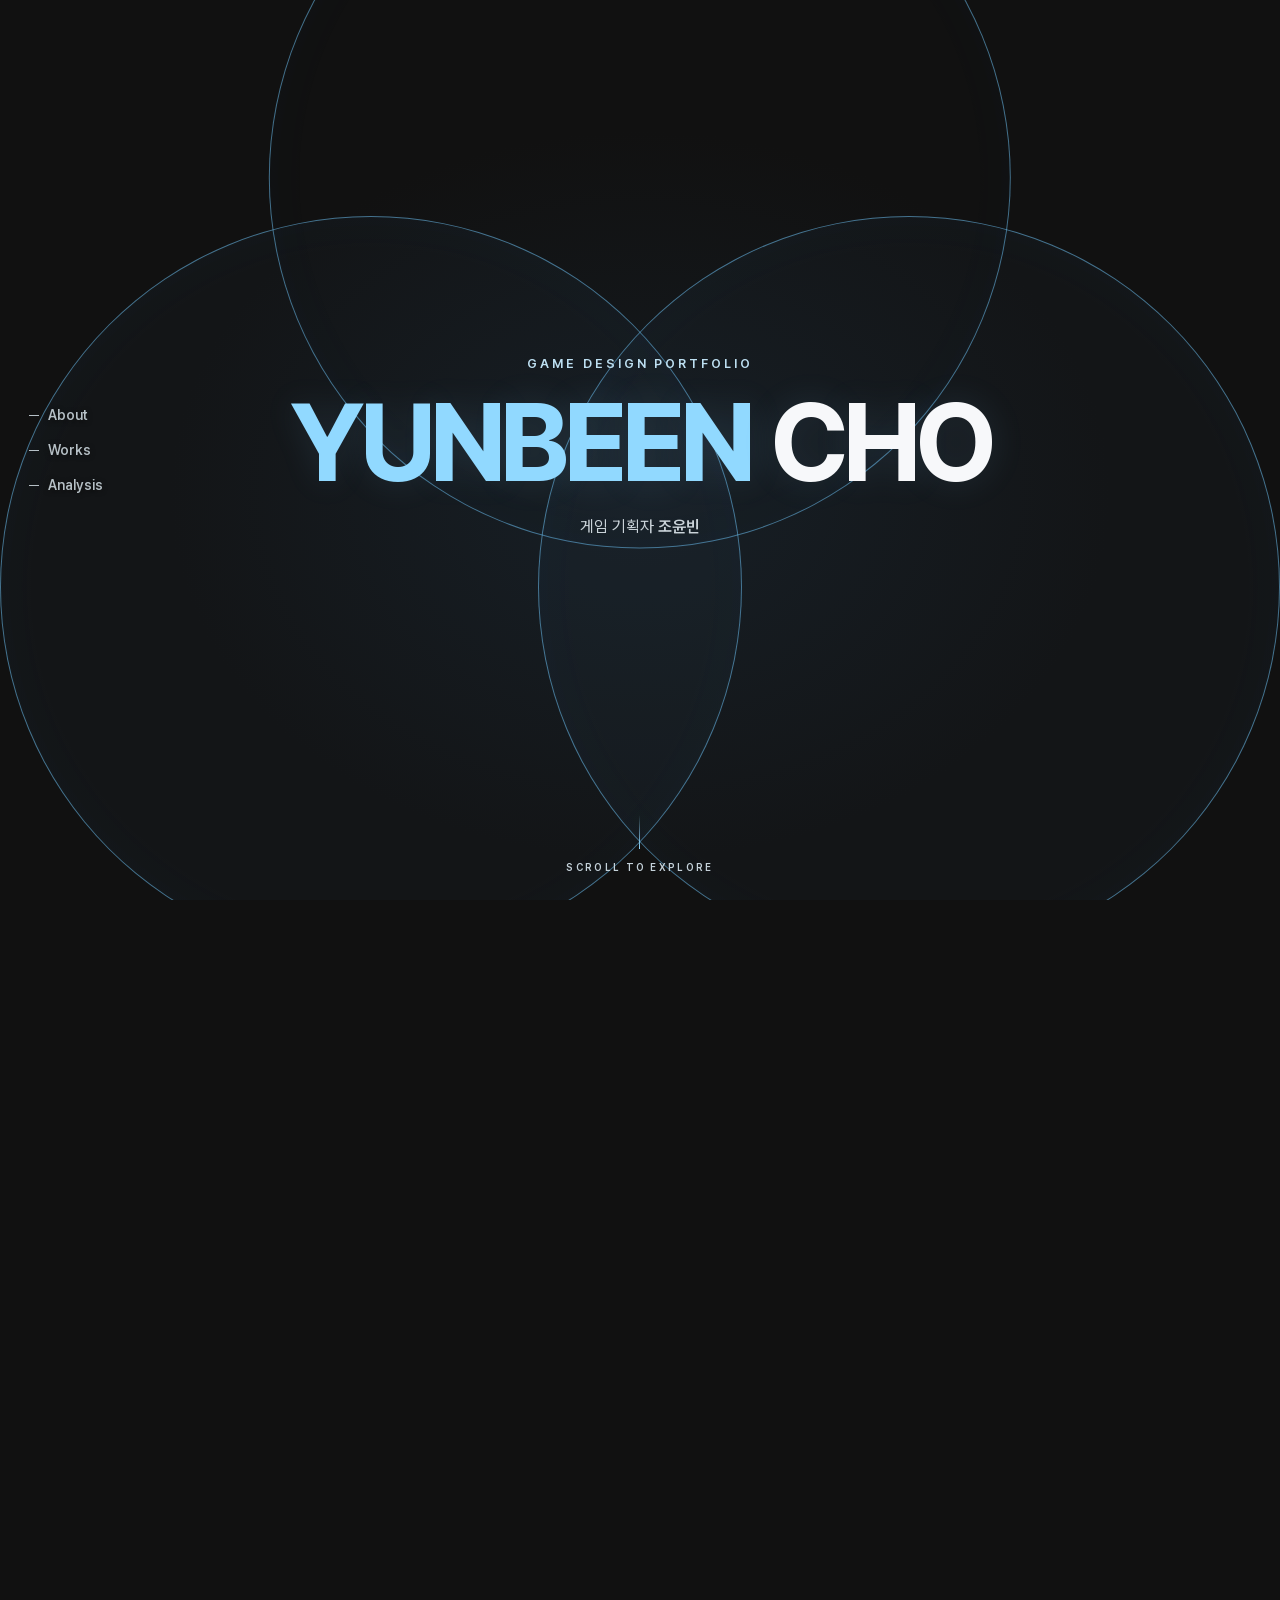
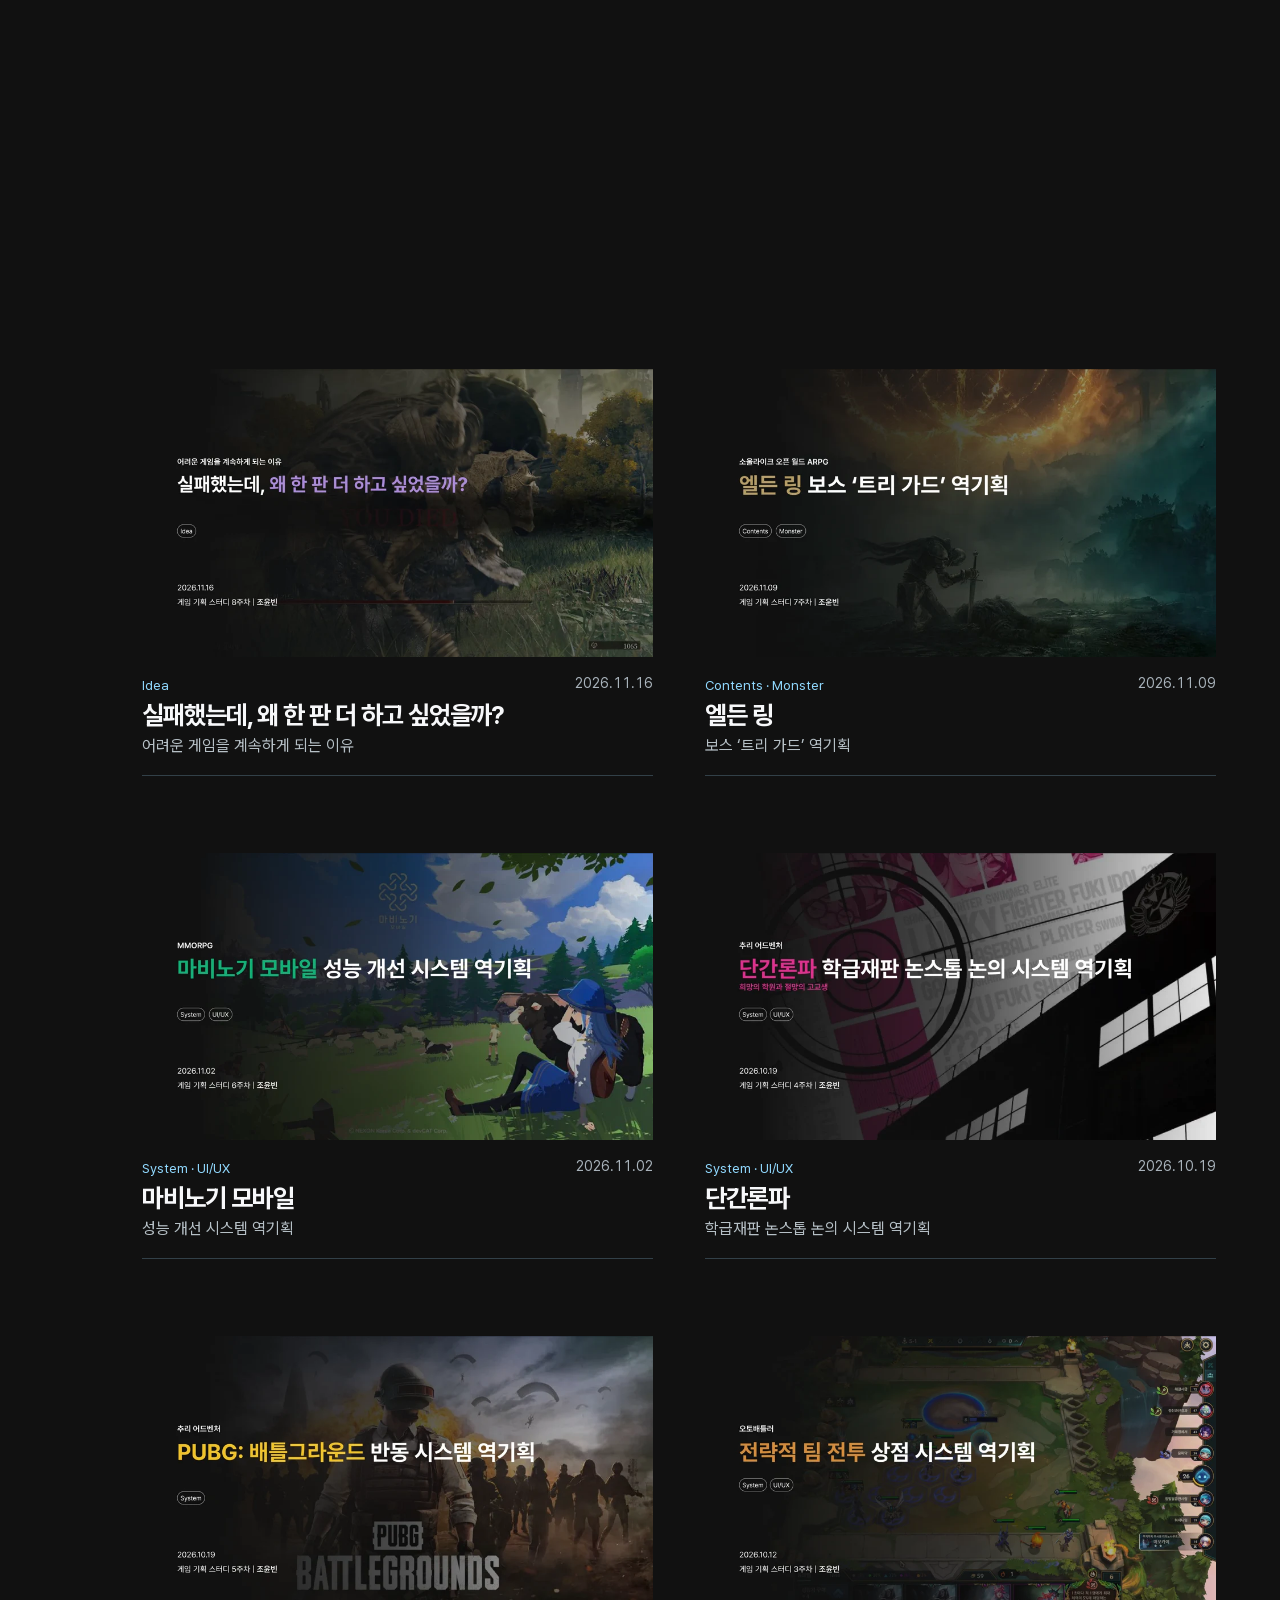
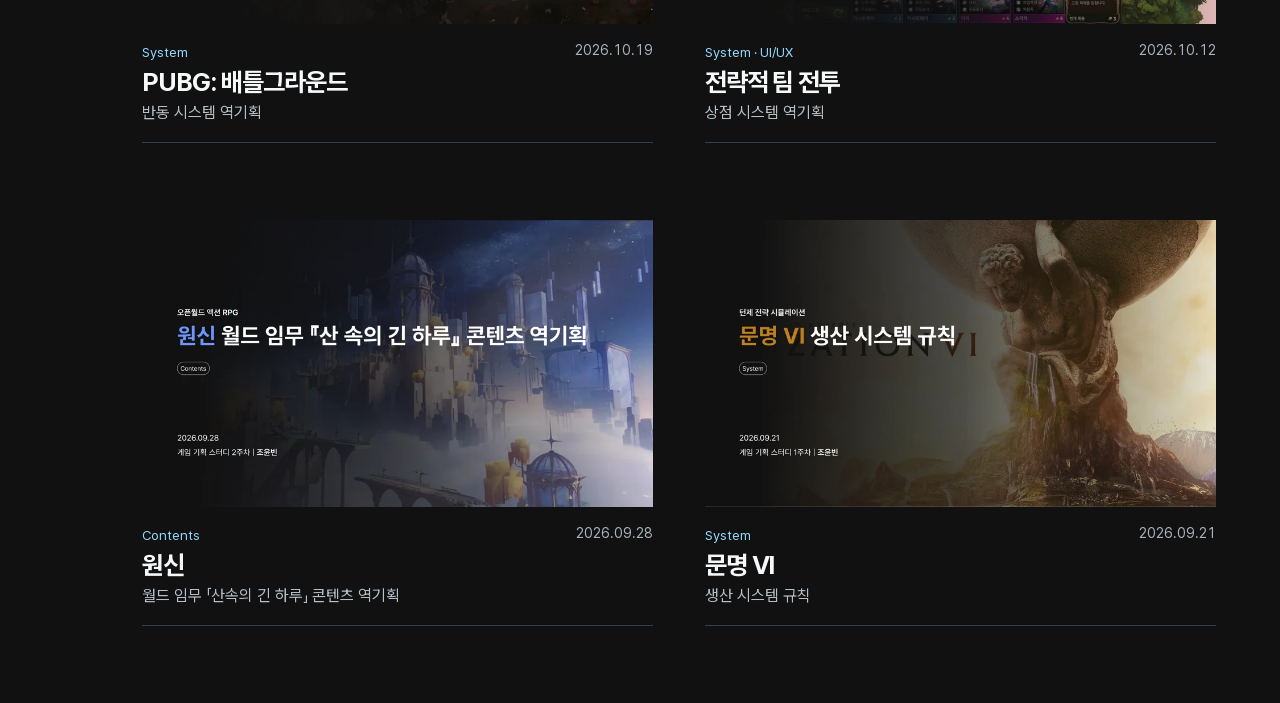
==== index.html @ b0db8c58 "Add game design portfolio" ====
<!doctype html>
<html lang="ko"><head><meta charset="utf-8"><meta name="viewport" content="width=device-width,initial-scale=1">
<title>조윤빈 · 게임 기획 포트폴리오</title><link rel="stylesheet" href="./style.css">
<script defer src="./projects.js"></script><script defer src="./main.js"></script></head>
<body><nav class="rail" aria-label="주요 메뉴"><a href="#about">About</a><a href="#works">Works</a><a href="#analysis">Analysis</a></nav>
<main><div class="opening"><section id="intro" aria-label="소개"><div class="diagram" aria-hidden="true"><div class="orbit top"></div><div class="orbit left"></div><div class="orbit right"></div></div>
<div class="identity"><p>GAME DESIGN PORTFOLIO</p><h1><span>YUNBEEN</span> CHO</h1><div class="role">게임 기획자 <b>조윤빈</b></div></div>
<a class="scroll" href="#about"><span></span>SCROLL TO EXPLORE</a></section></div>
<section id="about" class="section"><h2>About<span>.</span></h2><div class="resume"><aside><img class="portrait" src="./assets/profile.jpg" alt="조윤빈 프로필 사진" width="424" height="530"><h3>조윤빈</h3><p>CHO YUNBEEN</p><dl><dt>지원 직무</dt><dd>게임 기획</dd><dt>활용 가능 툴</dt><dd class="tools">Excel · PowerPoint · Word · Figma · Notion · Unity · Photoshop · Illustrator · Aseprite</dd></dl></aside>
<div class="history"><div id="history"></div></div></div></section>
<section id="works" class="section"><h2>Works<span>.</span></h2><div class="cards" id="work-cards"></div></section>
<section id="analysis" class="section"><h2>Analysis<span>.</span></h2><div class="cards" id="analysis-cards"></div></section></main>
</body></html>
---- style.css ----
@font-face{font-family:Pretendard;src:url("./assets/PretendardVariable.woff2") format("woff2");font-weight:100 900;font-display:swap}
:root{--sky:#91d9ff;--line:#324048;--pad:clamp(22px,5vw,90px);color-scheme:dark;font-family:Pretendard,sans-serif;color:#f7f8fa;background:#111;scroll-behavior:smooth}
*{box-sizing:border-box}body,h1,h2,h3,h4,p,dl,dd{margin:0}a{color:inherit;text-decoration:none}button{font:inherit;color:inherit;cursor:pointer}a:focus-visible,button:focus-visible{outline:2px solid var(--sky);outline-offset:4px}
#intro{height:calc(100svh - 66px);min-height:380px;position:relative;isolation:isolate;overflow:hidden;display:grid;place-items:center;scroll-margin-top:66px;background:radial-gradient(ellipse at 50% 55%,#151b20,transparent 52%),#111}
.diagram{position:absolute;inset:0;z-index:-1;--size:max(58vw,80svh);--shift:0px;animation:appear 1.2s ease-out}.orbit{position:absolute;width:var(--size);height:var(--size);border:1px solid #72caff82;border-radius:50%;background:radial-gradient(ellipse at 50% 50%,transparent 63%,#77caff09 100%);box-shadow:inset 0 0 60px #65bcff05}
.top{left:50%;top:61%;transform:translate(-50%,calc(-100% - var(--shift)))}.left,.right{top:24%;background-color:#5296bc09}.left{right:42%;transform:translate(calc(0px - var(--shift)),var(--shift))}.right{left:42%;transform:translate(var(--shift),var(--shift))}
.identity{text-align:center;padding-bottom:8px}.identity p,.scroll{letter-spacing:.23em;font-weight:600}.identity p{font-size:clamp(11px,1vw,15px);color:#bddff1;margin-bottom:20px}
h1{font-size:clamp(40px,8.5vw,160px);letter-spacing:-.053em;line-height:.94;font-weight:730;text-shadow:0 0 35px #87d1ff1f}h1 span,h2 span,em{color:var(--sky)}.role{font-size:clamp(15px,1.25vw,21px);margin-top:23px;color:#cad3d9}.role b{font-weight:600}
.scroll{position:absolute;bottom:27px;font-size:10px;display:grid;justify-items:center;gap:12px;color:#c5d2da}.scroll span{width:1px;height:34px;background:linear-gradient(transparent,var(--sky))}
.section{padding:clamp(52px,6vw,104px) var(--pad);scroll-margin-top:64px;max-width:1920px;margin:auto}.section h2{font-size:clamp(40px,5.3vw,88px);letter-spacing:-.055em;line-height:1;margin-bottom:45px}.resume{display:grid;grid-template-columns:30% 1fr;gap:6%}aside{padding-right:14%;border-right:1px solid var(--line)}.portrait{width:min(100%,350px);height:auto;border-radius:10%;display:block}aside h3{margin:18px 0 4px;font-size:30px}aside p{color:#bec6cb}dl{margin-top:32px;display:grid;grid-template-columns:auto 1fr;gap:14px;font-size:15px;line-height:1.6}dt,h4{color:var(--sky);font-weight:500}.history>h3{font-size:clamp(24px,2.7vw,48px);letter-spacing:-.045em;font-weight:500;margin:8px 0 30px}em{font-style:normal}.history section{padding:18px 0;display:grid;grid-template-columns:72px 1fr;border-bottom:1px solid var(--line)}.history p{display:grid;grid-template-columns:minmax(120px,28%) 1fr;gap:12px;line-height:1.55}.history p+p{margin-top:8px}.history p span:first-child,.history small{color:#a9b3bb}.history small{display:block}
.cards{display:grid;grid-template-columns:repeat(2,minmax(0,1fr));gap:clamp(64px,6vw,96px) clamp(40px,4vw,72px)}.cards a{display:block;border-bottom:1px solid var(--line)}.cards img{display:block;width:100%;aspect-ratio:16/9;object-fit:cover;background:#222}.cards a:hover h3{color:var(--sky)}.cards a>div{padding:18px 0 20px}.cards small{color:var(--sky)}.cards h3{font-size:clamp(22px,2vw,34px);margin:6px 0;letter-spacing:-.04em}.cards p{color:#b6c0c6}
dialog{border:1px solid var(--line);padding:0;width:min(1280px,96vw);max-width:none;height:92dvh;background:#17191b;color:inherit}dialog::backdrop{background:#000c}.reader{height:100%;display:flex;flex-direction:column}.bar{display:flex;align-items:center;gap:18px;padding:12px 18px}.bar strong{flex:1}.bar a{color:var(--sky);white-space:nowrap}.bar button{background:#30373b;border:0;border-radius:4px;padding:7px 12px;white-space:nowrap}#document{flex:1}iframe{width:100%;height:100%;border:0;display:block}.reading{overflow:hidden}
@keyframes appear{from{opacity:0;scale:1.07}to{opacity:1;scale:1}}
@media(max-width:760px){header{height:56px}.brand{gap:7px;font-size:11px}nav{font-size:12px;gap:14px}#intro{height:calc(100svh - 56px);scroll-margin-top:56px}.diagram{--size:max(90vw,68svh)}.left,.right{top:31%}.top{top:58%}.section h2{margin-bottom:28px}.resume{display:block}aside{border:0;padding:0;display:flow-root}.portrait{float:left;width:35%;margin:0 20px 16px 0}dl{display:block;margin-top:16px;font-size:14px}dd{margin:0 0 7px}.history{margin-top:32px}.history section{grid-template-columns:54px 1fr}.history p{display:block}.history p span{display:block}.history p span:first-child{font-size:14px}.history>h3{margin-bottom:14px}.cards{grid-template-columns:1fr;gap:48px}.bar{gap:9px;font-size:14px}.section{scroll-margin-top:55px}}
@media(prefers-reduced-motion:reduce){:root{scroll-behavior:auto}.diagram{animation:none;--shift:0px!important}}
.rail{position:fixed;left:clamp(15px,2.3vw,46px);top:50%;transform:translateY(-50%);z-index:5;display:grid;gap:3px}
.rail a{display:flex;align-items:center;gap:9px;font-weight:550;font-size:14px;color:#b6c0c6;padding:8px 0;text-shadow:0 1px 5px #111}
.rail a::before{content:"";display:block;width:10px;height:1px;background:currentColor;transition:width .2s}
.rail a:hover,.rail a[aria-current]{color:var(--sky)}.rail a[aria-current]::before{width:22px}
.opening{height:170svh;position:relative}
#intro{position:sticky;top:0;height:100svh;min-height:0;--depth:0;scroll-margin:0;opacity:clamp(0,calc((.94 - var(--depth)) / .29),1)}
.diagram{transform-origin:50% 48%;transform:scale(calc(1 + var(--depth)*3.6));opacity:calc(1 - var(--depth)*.7)}
.identity{transform:scale(calc(1 + var(--depth)*.72));opacity:clamp(0,calc(1 - var(--depth)*1.8),1)}
.scroll{opacity:clamp(0,calc(1 - var(--depth)*4),1)}
.section{position:relative;background:#111;padding-left:max(142px,11vw);scroll-margin-top:0}
#about{margin-top:-35svh}
#history section:first-child{padding-top:0}
.cards time{float:right;color:#a9b3bb;font-size:14px;font-variant-numeric:tabular-nums}
#work-cards>p{color:#a9b3bb;padding:22px 0}
@media(max-width:760px){
 .rail{left:4px;gap:12px}.rail a{writing-mode:vertical-rl;transform:rotate(180deg);font-size:12px;padding:6px;color:#bac4ca}.rail a::before{display:none}.rail a[aria-current]{box-shadow:inset -2px 0 var(--sky)}
 .section{padding-left:44px}.identity{padding-left:20px}.rail{background:#111c;border-radius:12px}
}
@media(prefers-reduced-motion:reduce){
 .opening{height:100svh}#intro{position:relative}#about{margin-top:0}.rail a::before{transition:none}
}
.section{min-height:112svh;max-width:none;padding-right:max(var(--pad),calc((100vw - 1920px)/2 + var(--pad)));padding-left:max(142px,11vw,calc((100vw - 1920px)/2 + 210px))}
.section>h2,.section>.resume,.section>.cards{opacity:var(--visibility,1);transform:translateY(calc((1 - var(--visibility,1))*32px))}
.section:focus-within>h2,.section:focus-within>.cards{opacity:1;transform:none}
.thumbnail{display:block;overflow:hidden;position:relative}
.thumbnail::after{content:"";position:absolute;inset:0;box-shadow:inset 0 0 0 2px var(--sky);opacity:0;transition:opacity .3s}
.thumbnail img{transition:transform .55s cubic-bezier(.2,.7,.2,1),filter .45s}
@media(hover:hover){.cards a:hover .thumbnail img{transform:scale(1.045);filter:brightness(1.08)}.cards a:hover .thumbnail::after{opacity:1}}
.cards a:focus-visible .thumbnail::after{opacity:1}
.case-study{max-width:1500px;margin:auto;padding:clamp(24px,5vw,76px) var(--pad)}
.case-study a{color:var(--sky);font-size:15px}.case-study a:hover{text-decoration:underline}
.case-intro{padding:clamp(52px,8vw,120px) 0 clamp(28px,4vw,64px)}
.case-meta{color:var(--sky);font-size:15px;letter-spacing:.04em;margin-bottom:15px}
.case-intro h1{font-size:var(--fit-size,clamp(24px,3.3vw,52px));line-height:1.18;text-shadow:none;white-space:nowrap}
.case-description{color:#bec7ce;font-size:clamp(18px,2vw,28px);margin-top:16px}
.case-demo{display:inline-block;margin-top:24px;padding:10px 16px;border:1px solid var(--line);border-radius:6px}
.case-demo:hover{border-color:var(--sky)}
#pages{display:grid;gap:clamp(12px,2vw,28px)}
#pages img{display:block;width:100%;height:auto}
.case-end{display:flex;justify-content:space-between;gap:16px;margin-top:40px;padding-top:20px;border-top:1px solid var(--line)}
.case-end { align-items: center; }
.case-study .back {
  display: inline-grid;
  place-items: center;
  width: 44px;
  height: 44px;
  border: 1px solid var(--line);
  border-radius: 50%;
}
.case-study .back:hover { border-color: var(--sky); }
.back span {
  position: relative;
  width: 17px;
  height: 2px;
  background: currentColor;
}
.back span::before {
  content: "";
  position: absolute;
  left: 0;
  top: 50%;
  width: 8px;
  height: 8px;
  border-left: 2px solid currentColor;
  border-bottom: 2px solid currentColor;
  transform: translateY(-50%) rotate(45deg);
}
@media(max-width:760px){.section{padding-left:44px;padding-right:var(--pad)}}
@media(prefers-reduced-motion:reduce){.section{min-height:100svh}.section>h2,.section>.resume,.section>.cards{opacity:1;transform:none}.thumbnail img,.thumbnail::after{transition:none}.cards a:hover .thumbnail img{transform:none}}


@media (min-width: 761px) {
  #about { padding-block: clamp(20px, 4svh, 64px); }
  #about h2 { font-size: clamp(40px, 6.5svh, 88px); margin-bottom: clamp(14px, 2.8svh, 42px); }
  #about .resume { grid-template-columns: 25% minmax(0, 1fr); gap: 4%; }
  #about .portrait { width: min(100%, 340px, 36svh); }
  #about aside { padding-right: 10%; }
  #about dl { margin-top: 18px; gap: 8px; }
  #history { font-size: clamp(13px, 1.8svh, 16px); }
  #history section { grid-template-columns: 58px minmax(0, 1fr); }
  #history p { grid-template-columns: minmax(max-content, 24%) minmax(0, 1fr); line-height: 1.3; }
}
#history p > span:first-child { white-space: nowrap; font-size: .875rem; font-variant-numeric: tabular-nums; }
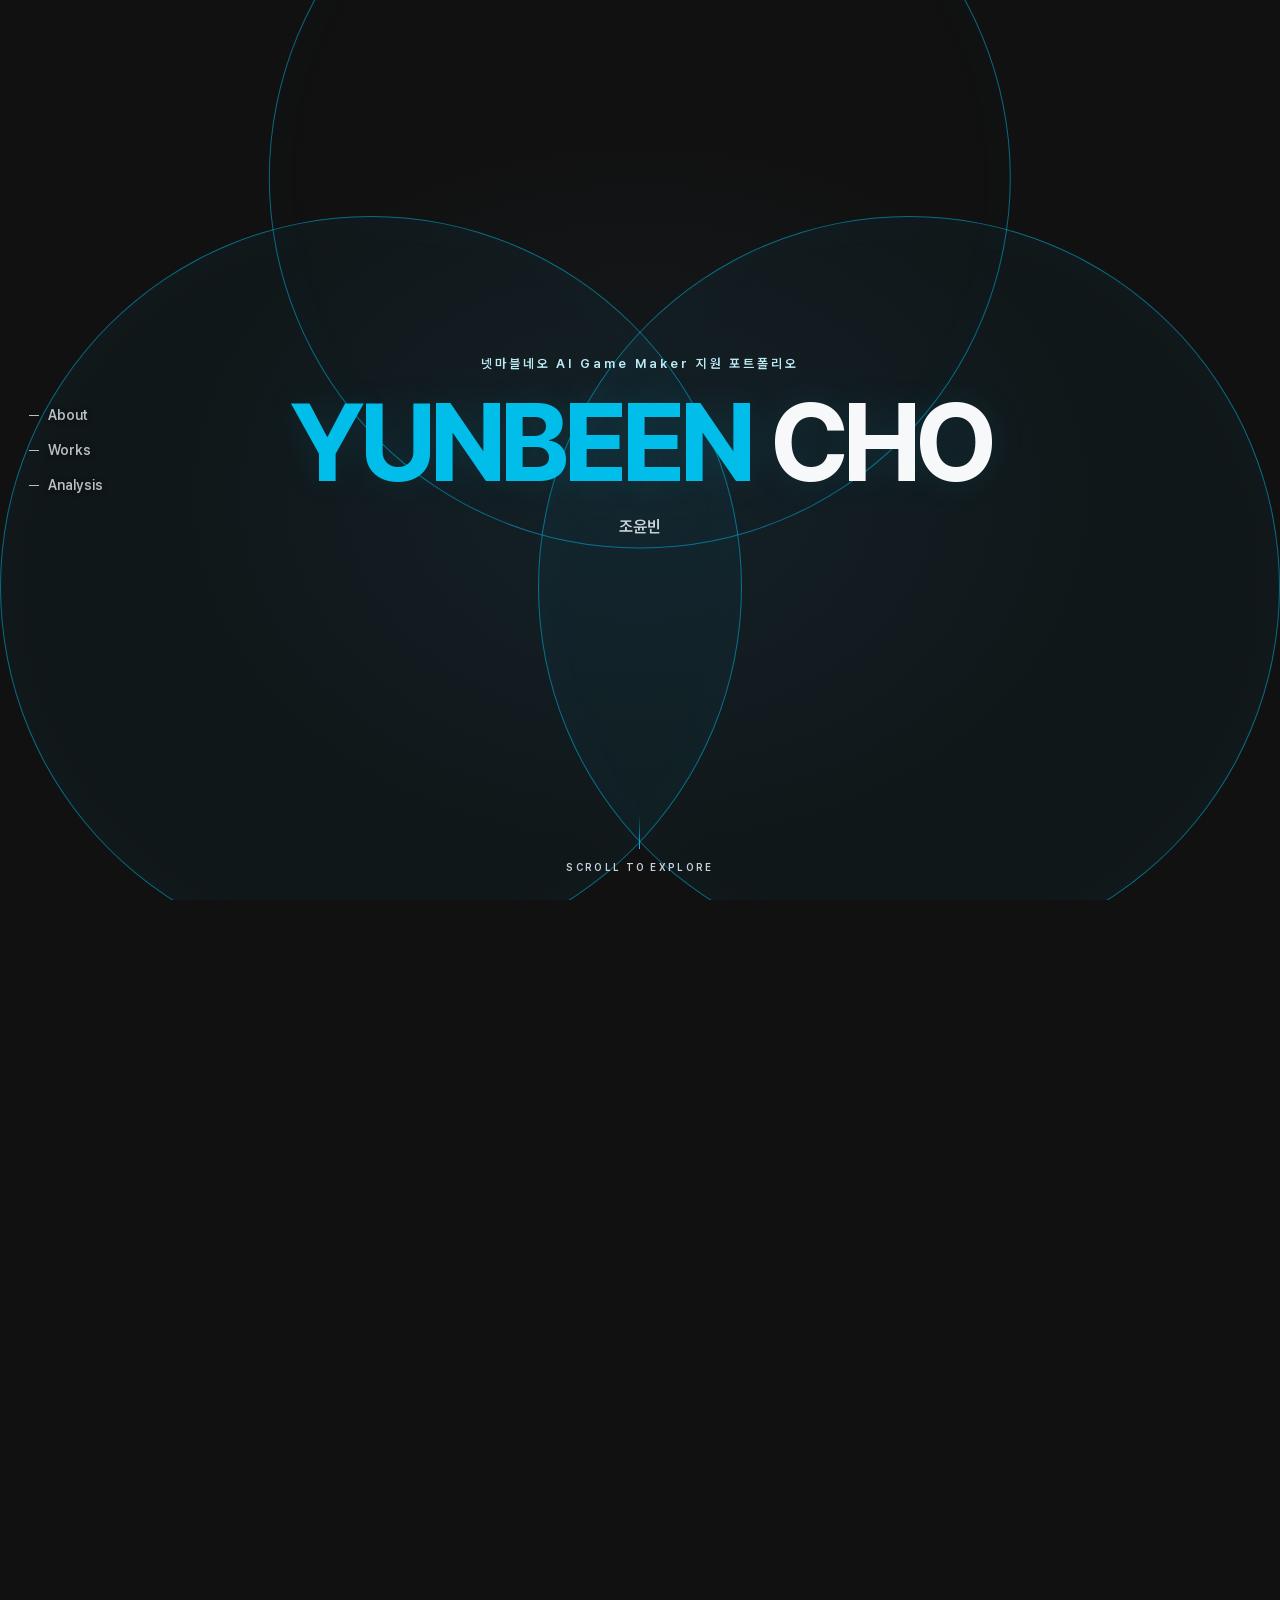
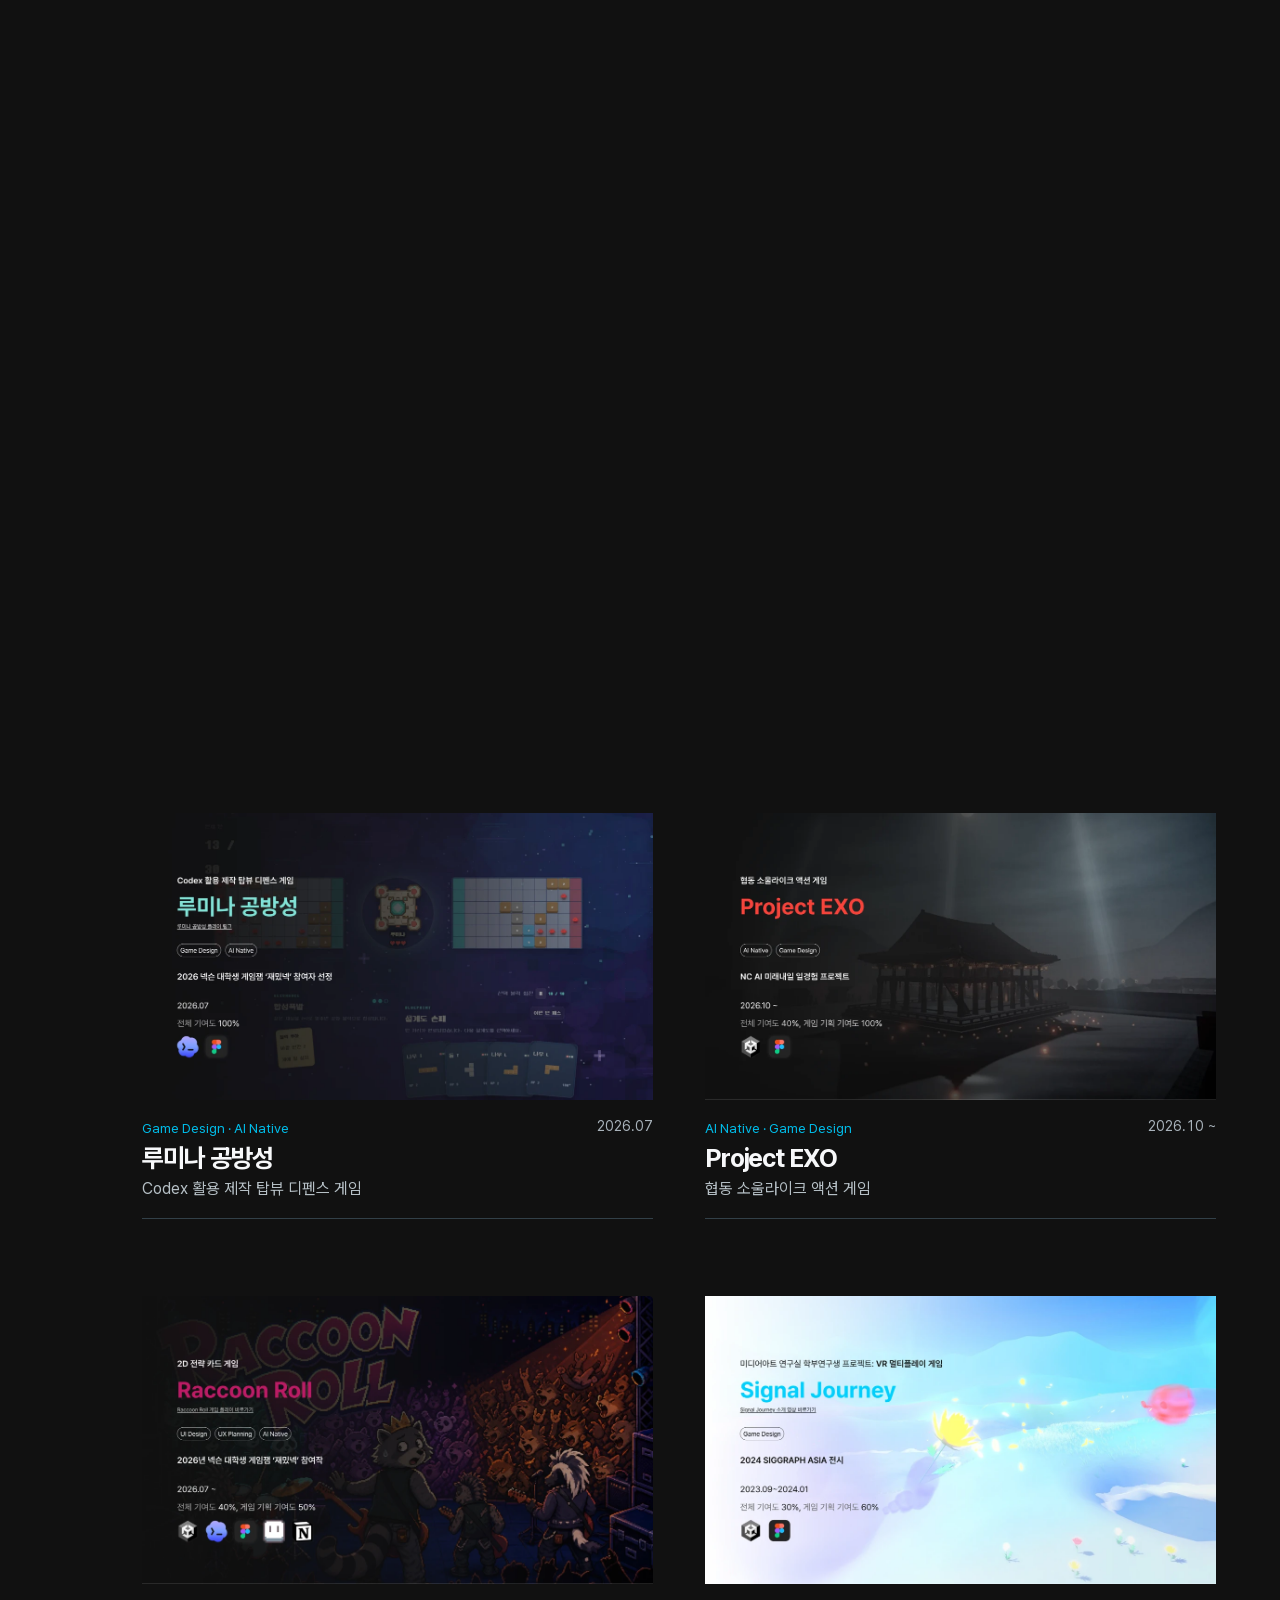
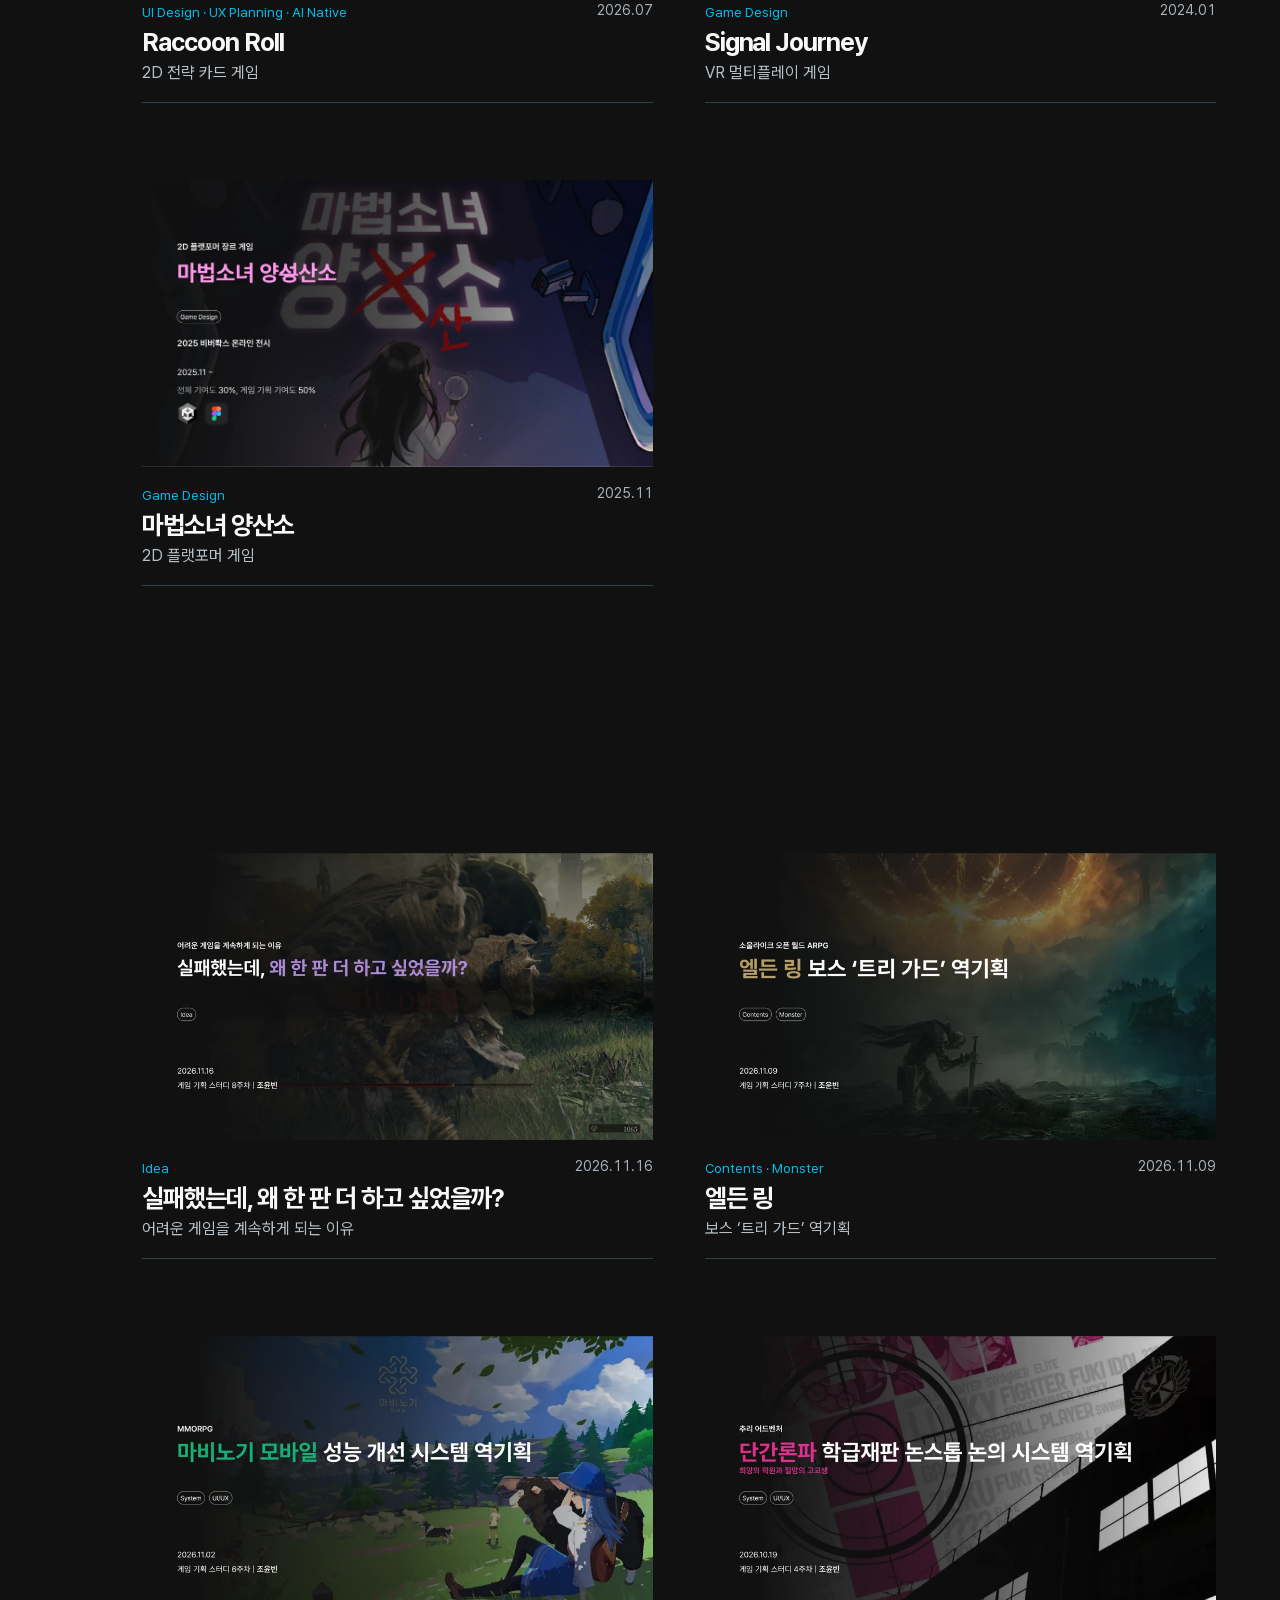
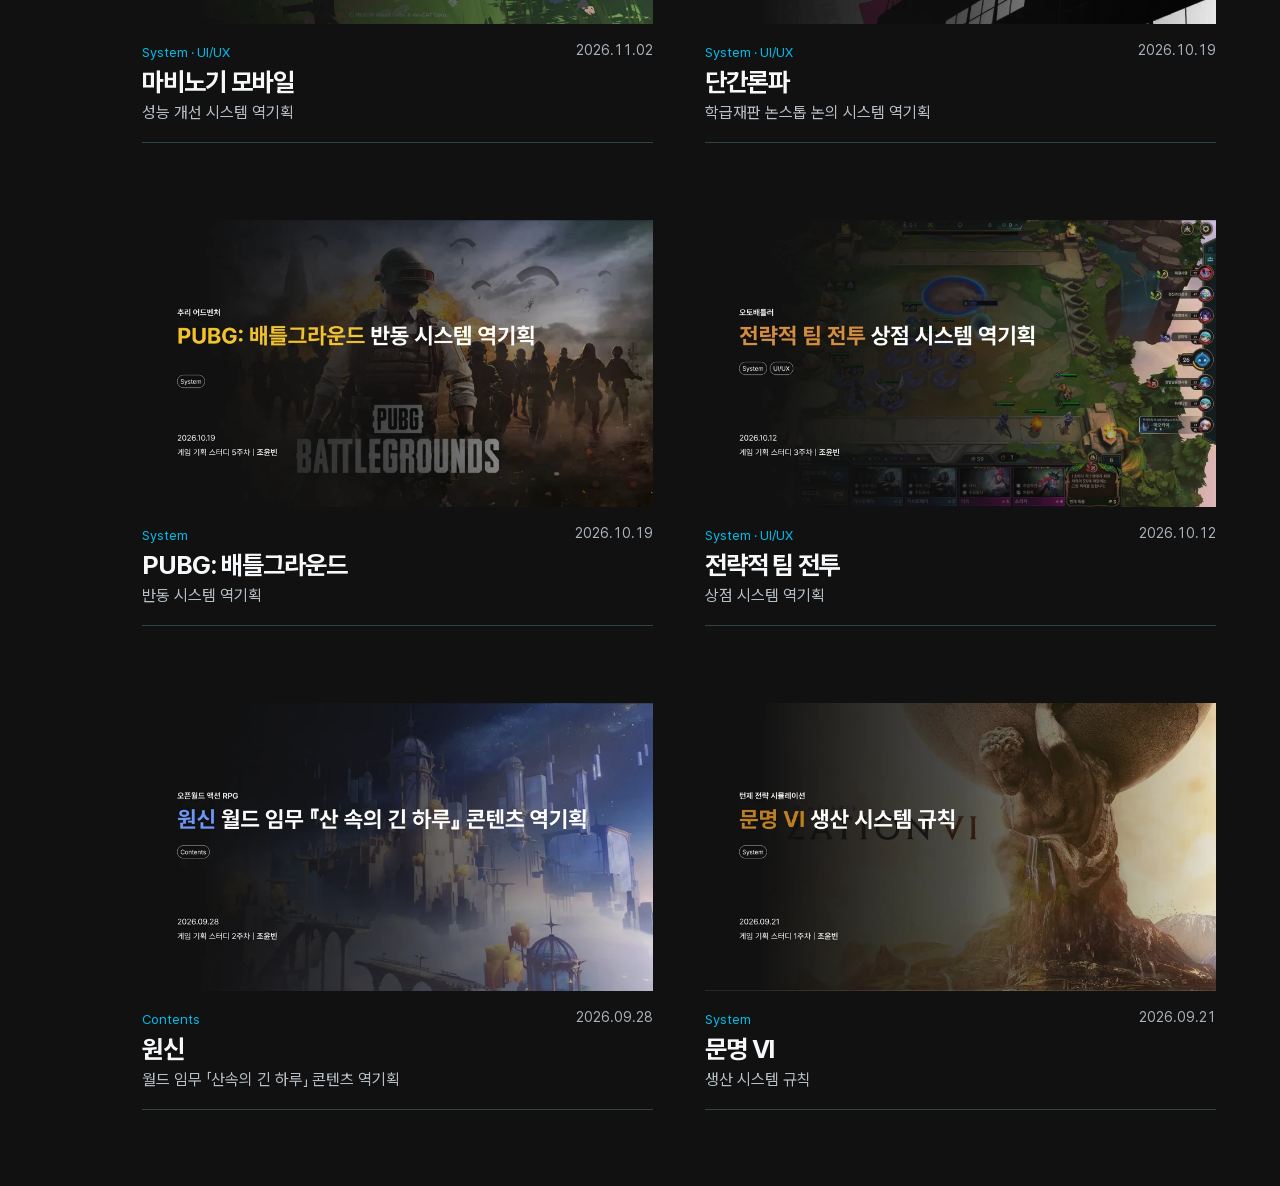
==== commit ad6c9b38: "Update AI Game Maker portfolio" ====
--- a/index.html
+++ b/index.html
@@ -4,7 +4,7 @@
 <script defer src="./projects.js"></script><script defer src="./main.js"></script></head>
 <body><nav class="rail" aria-label="주요 메뉴"><a href="#about">About</a><a href="#works">Works</a><a href="#analysis">Analysis</a></nav>
 <main><div class="opening"><section id="intro" aria-label="소개"><div class="diagram" aria-hidden="true"><div class="orbit top"></div><div class="orbit left"></div><div class="orbit right"></div></div>
-<div class="identity"><p>GAME DESIGN PORTFOLIO</p><h1><span>YUNBEEN</span> CHO</h1><div class="role">게임 기획자 <b>조윤빈</b></div></div>
+<div class="identity"><p>넷마블네오 AI Game Maker 지원 포트폴리오</p><h1><span>YUNBEEN</span> CHO</h1><div class="role"><b>조윤빈</b></div></div>
 <a class="scroll" href="#about"><span></span>SCROLL TO EXPLORE</a></section></div>
 <section id="about" class="section"><h2>About<span>.</span></h2><div class="resume"><aside><img class="portrait" src="./assets/profile.jpg" alt="조윤빈 프로필 사진" width="424" height="530"><h3>조윤빈</h3><p>CHO YUNBEEN</p><dl><dt>지원 직무</dt><dd>게임 기획</dd><dt>활용 가능 툴</dt><dd class="tools">Excel · PowerPoint · Word · Figma · Notion · Unity · Photoshop · Illustrator · Aseprite</dd></dl></aside>
 <div class="history"><div id="history"></div></div></div></section>
--- a/style.css
+++ b/style.css
@@ -1,11 +1,11 @@
 @font-face{font-family:Pretendard;src:url("./assets/PretendardVariable.woff2") format("woff2");font-weight:100 900;font-display:swap}
-:root{--sky:#91d9ff;--line:#324048;--pad:clamp(22px,5vw,90px);color-scheme:dark;font-family:Pretendard,sans-serif;color:#f7f8fa;background:#111;scroll-behavior:smooth}
+:root{--sky:#00BDEA;--line:#324048;--pad:clamp(22px,5vw,90px);color-scheme:dark;font-family:Pretendard,sans-serif;color:#f7f8fa;background:#111;scroll-behavior:smooth}
 *{box-sizing:border-box}body,h1,h2,h3,h4,p,dl,dd{margin:0}a{color:inherit;text-decoration:none}button{font:inherit;color:inherit;cursor:pointer}a:focus-visible,button:focus-visible{outline:2px solid var(--sky);outline-offset:4px}
 #intro{height:calc(100svh - 66px);min-height:380px;position:relative;isolation:isolate;overflow:hidden;display:grid;place-items:center;scroll-margin-top:66px;background:radial-gradient(ellipse at 50% 55%,#151b20,transparent 52%),#111}
-.diagram{position:absolute;inset:0;z-index:-1;--size:max(58vw,80svh);--shift:0px;animation:appear 1.2s ease-out}.orbit{position:absolute;width:var(--size);height:var(--size);border:1px solid #72caff82;border-radius:50%;background:radial-gradient(ellipse at 50% 50%,transparent 63%,#77caff09 100%);box-shadow:inset 0 0 60px #65bcff05}
-.top{left:50%;top:61%;transform:translate(-50%,calc(-100% - var(--shift)))}.left,.right{top:24%;background-color:#5296bc09}.left{right:42%;transform:translate(calc(0px - var(--shift)),var(--shift))}.right{left:42%;transform:translate(var(--shift),var(--shift))}
-.identity{text-align:center;padding-bottom:8px}.identity p,.scroll{letter-spacing:.23em;font-weight:600}.identity p{font-size:clamp(11px,1vw,15px);color:#bddff1;margin-bottom:20px}
-h1{font-size:clamp(40px,8.5vw,160px);letter-spacing:-.053em;line-height:.94;font-weight:730;text-shadow:0 0 35px #87d1ff1f}h1 span,h2 span,em{color:var(--sky)}.role{font-size:clamp(15px,1.25vw,21px);margin-top:23px;color:#cad3d9}.role b{font-weight:600}
+.diagram{position:absolute;inset:0;z-index:-1;--size:max(58vw,80svh);--shift:0px;animation:appear 1.2s ease-out}.orbit{position:absolute;width:var(--size);height:var(--size);border:1px solid #00BDEA82;border-radius:50%;background:radial-gradient(ellipse at 50% 50%,transparent 63%,#00BDEA09 100%);box-shadow:inset 0 0 60px #00BDEA05}
+.top{left:50%;top:61%;transform:translate(-50%,calc(-100% - var(--shift)))}.left,.right{top:24%;background-color:#00BDEA09}.left{right:42%;transform:translate(calc(0px - var(--shift)),var(--shift))}.right{left:42%;transform:translate(var(--shift),var(--shift))}
+.identity{text-align:center;padding-bottom:8px}.identity p,.scroll{letter-spacing:.23em;font-weight:600}.identity p{font-size:clamp(11px,1vw,15px);color:#bdebf5;margin-bottom:20px}
+h1{font-size:clamp(40px,8.5vw,160px);letter-spacing:-.053em;line-height:.94;font-weight:730;text-shadow:0 0 35px #00BDEA1f}h1 span,h2 span,em{color:var(--sky)}.role{font-size:clamp(15px,1.25vw,21px);margin-top:23px;color:#cad3d9}.role b{font-weight:600}
 .scroll{position:absolute;bottom:27px;font-size:10px;display:grid;justify-items:center;gap:12px;color:#c5d2da}.scroll span{width:1px;height:34px;background:linear-gradient(transparent,var(--sky))}
 .section{padding:clamp(52px,6vw,104px) var(--pad);scroll-margin-top:64px;max-width:1920px;margin:auto}.section h2{font-size:clamp(40px,5.3vw,88px);letter-spacing:-.055em;line-height:1;margin-bottom:45px}.resume{display:grid;grid-template-columns:30% 1fr;gap:6%}aside{padding-right:14%;border-right:1px solid var(--line)}.portrait{width:min(100%,350px);height:auto;border-radius:10%;display:block}aside h3{margin:18px 0 4px;font-size:30px}aside p{color:#bec6cb}dl{margin-top:32px;display:grid;grid-template-columns:auto 1fr;gap:14px;font-size:15px;line-height:1.6}dt,h4{color:var(--sky);font-weight:500}.history>h3{font-size:clamp(24px,2.7vw,48px);letter-spacing:-.045em;font-weight:500;margin:8px 0 30px}em{font-style:normal}.history section{padding:18px 0;display:grid;grid-template-columns:72px 1fr;border-bottom:1px solid var(--line)}.history p{display:grid;grid-template-columns:minmax(120px,28%) 1fr;gap:12px;line-height:1.55}.history p+p{margin-top:8px}.history p span:first-child,.history small{color:#a9b3bb}.history small{display:block}
 .cards{display:grid;grid-template-columns:repeat(2,minmax(0,1fr));gap:clamp(64px,6vw,96px) clamp(40px,4vw,72px)}.cards a{display:block;border-bottom:1px solid var(--line)}.cards img{display:block;width:100%;aspect-ratio:16/9;object-fit:cover;background:#222}.cards a:hover h3{color:var(--sky)}.cards a>div{padding:18px 0 20px}.cards small{color:var(--sky)}.cards h3{font-size:clamp(22px,2vw,34px);margin:6px 0;letter-spacing:-.04em}.cards p{color:#b6c0c6}
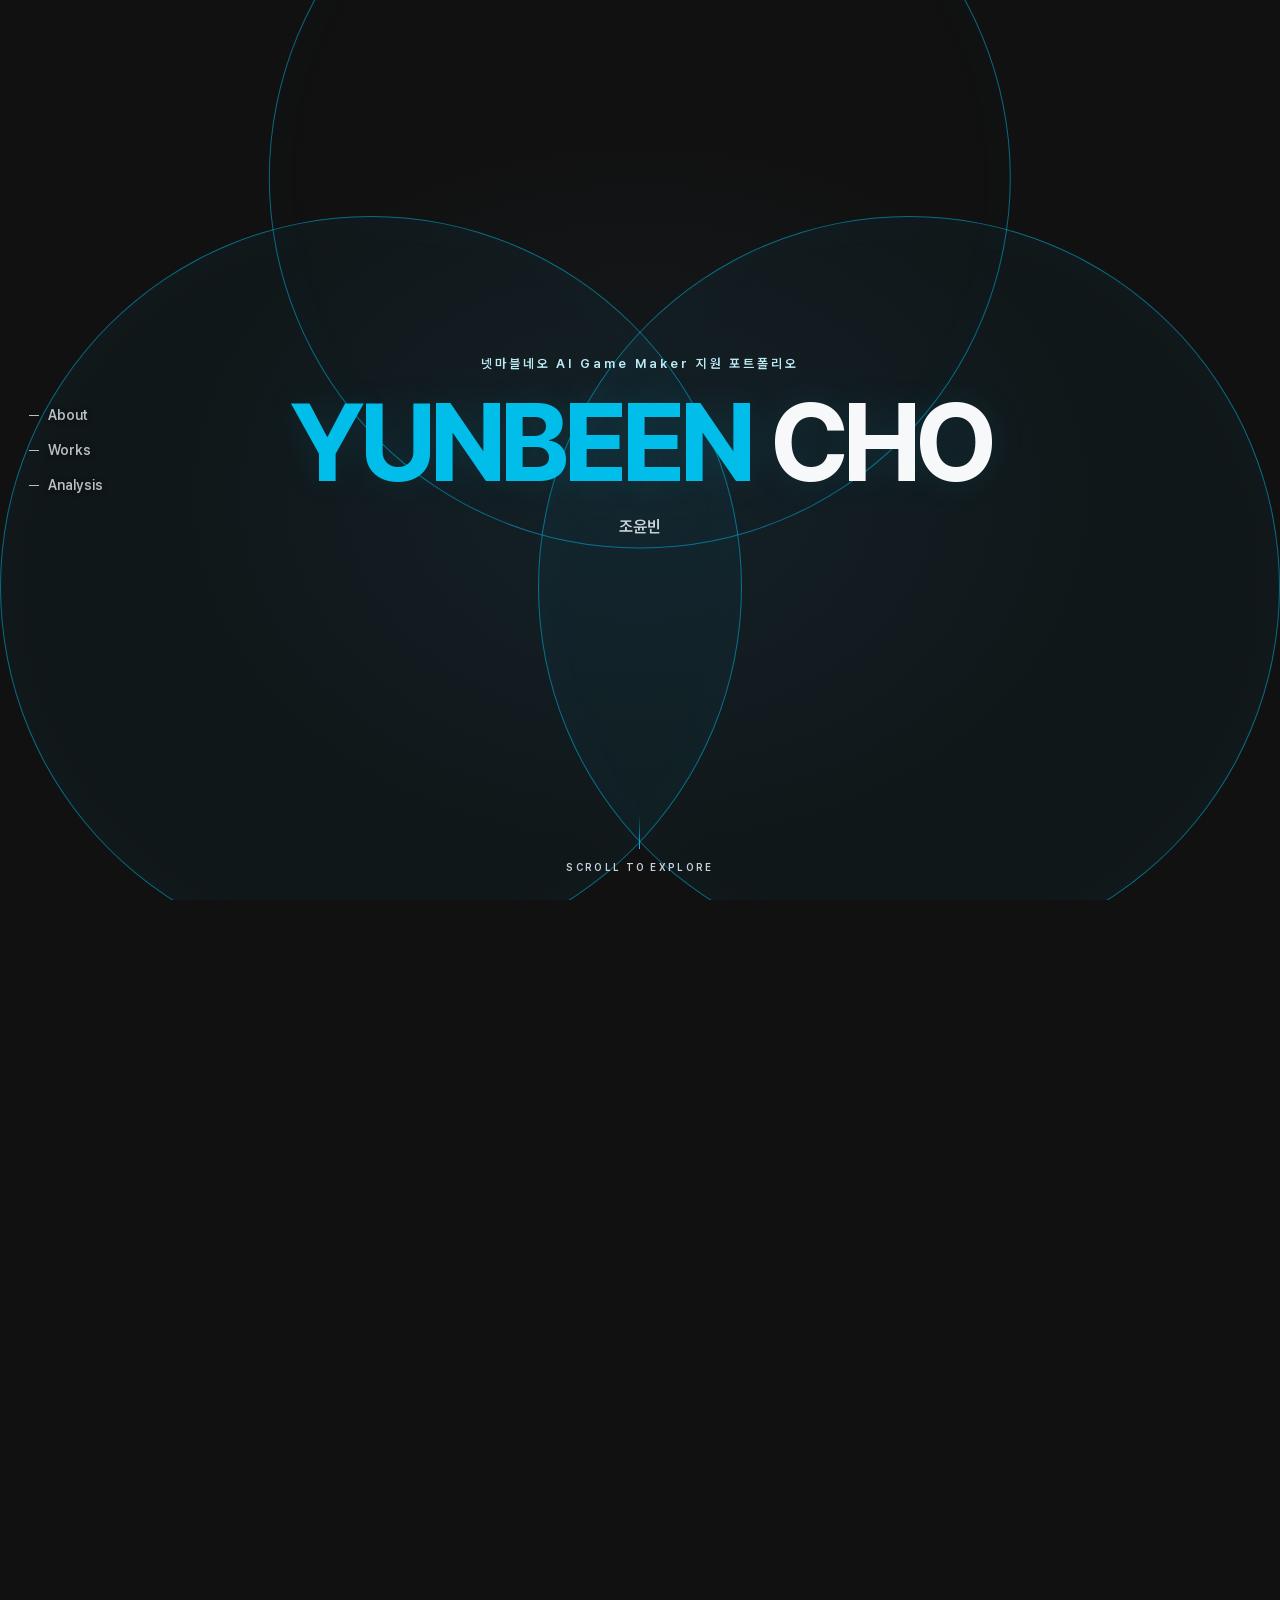
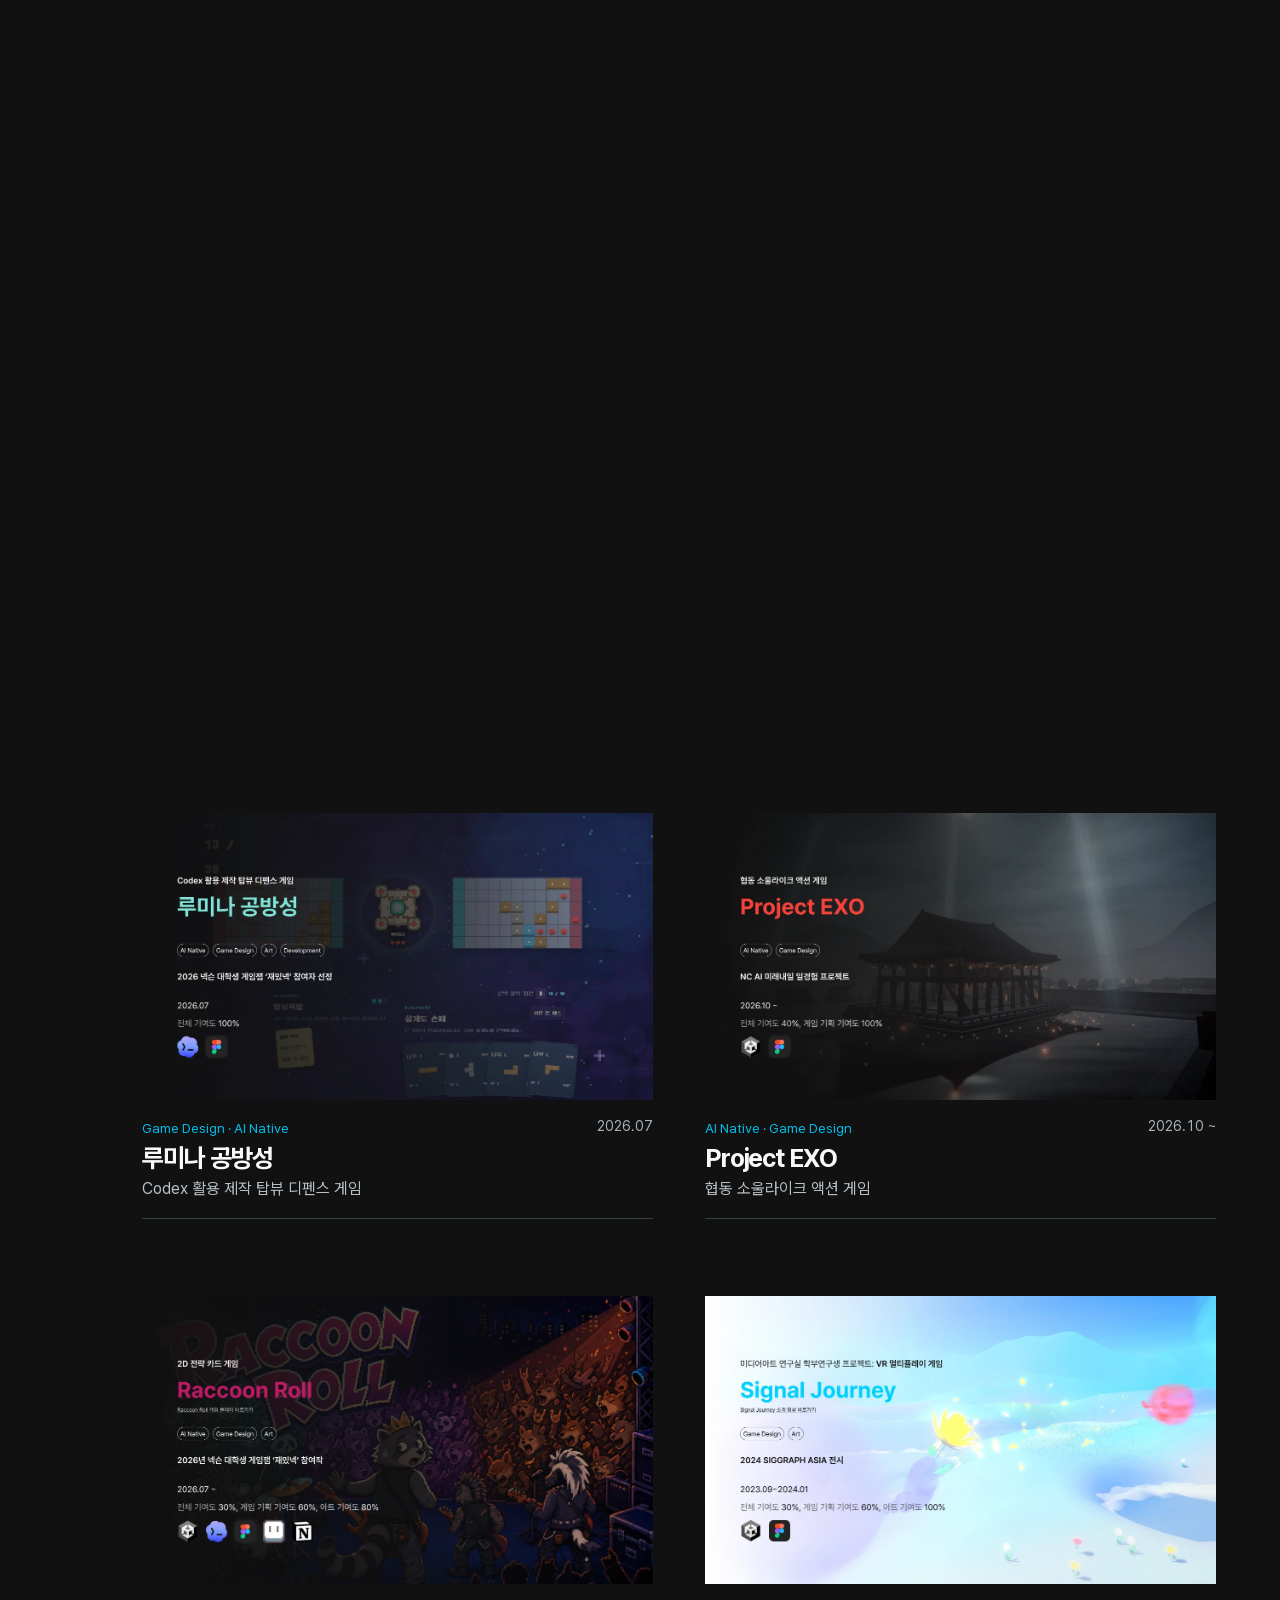
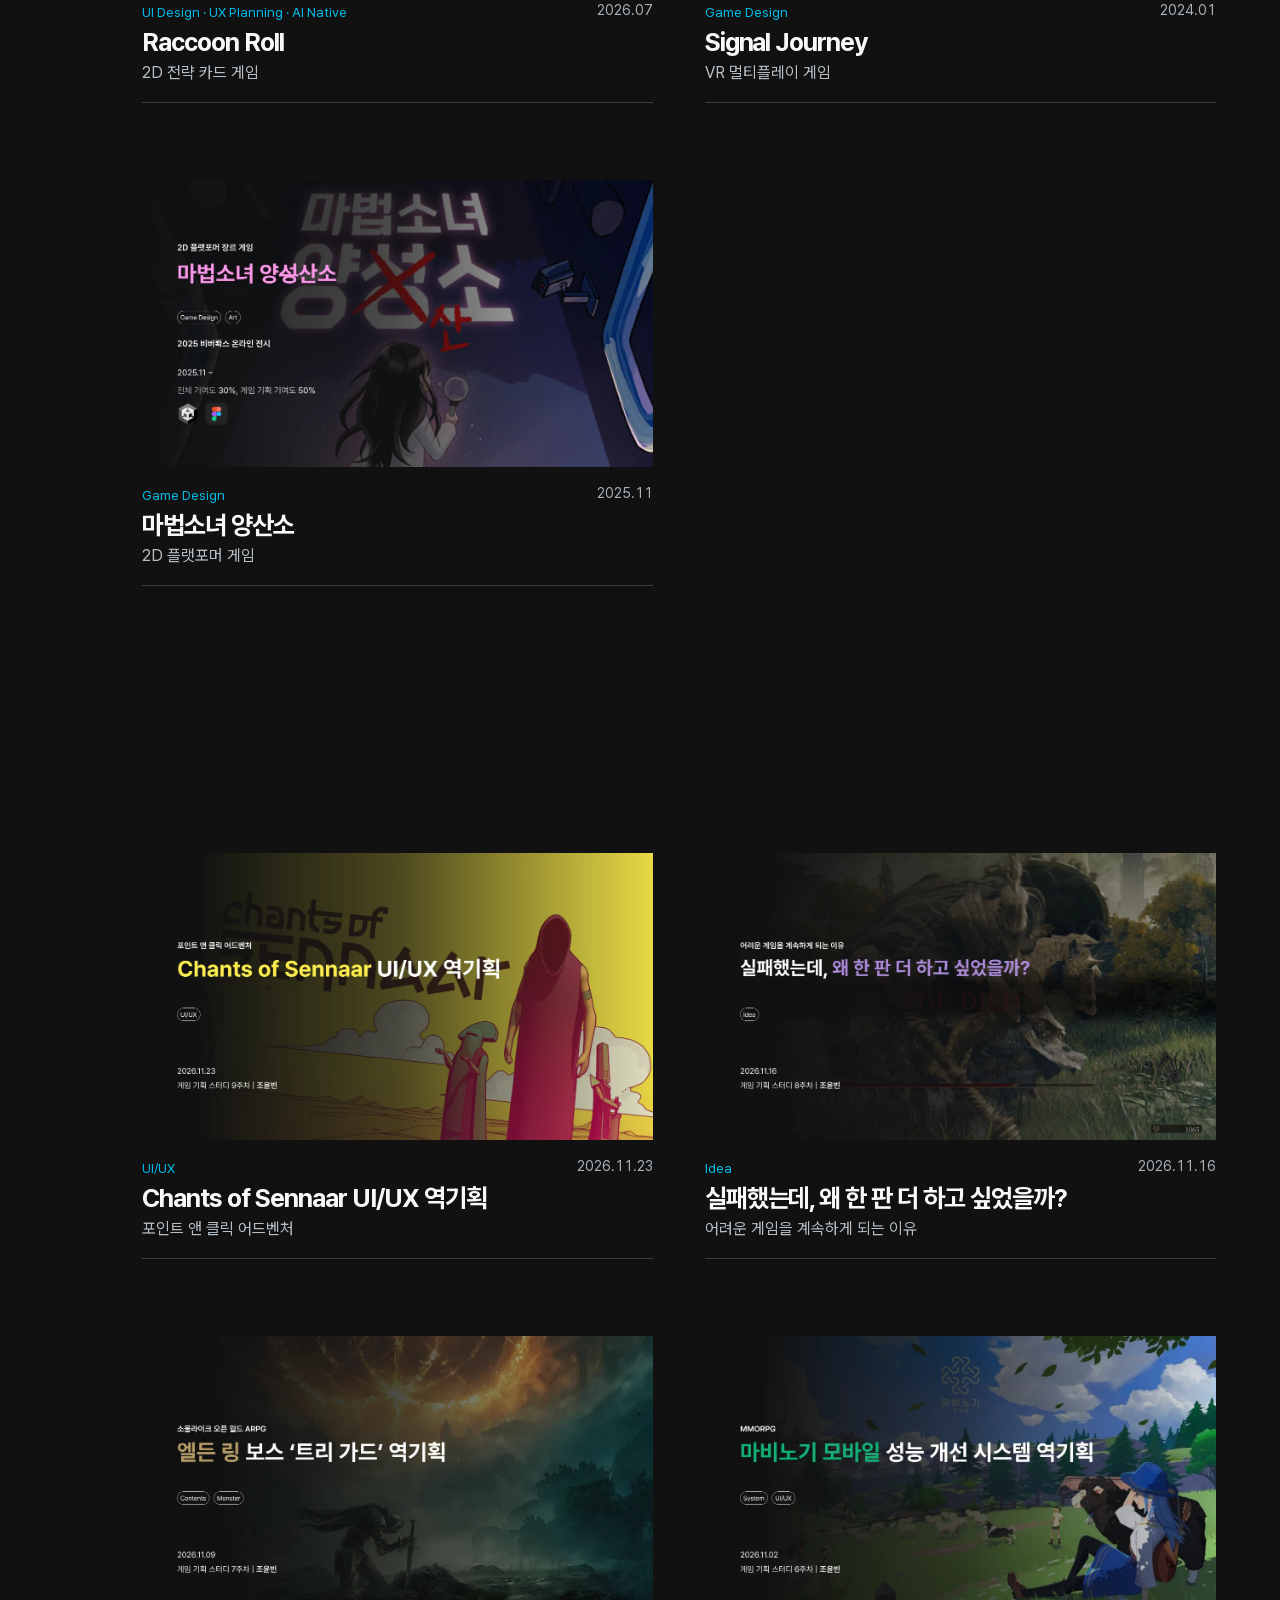
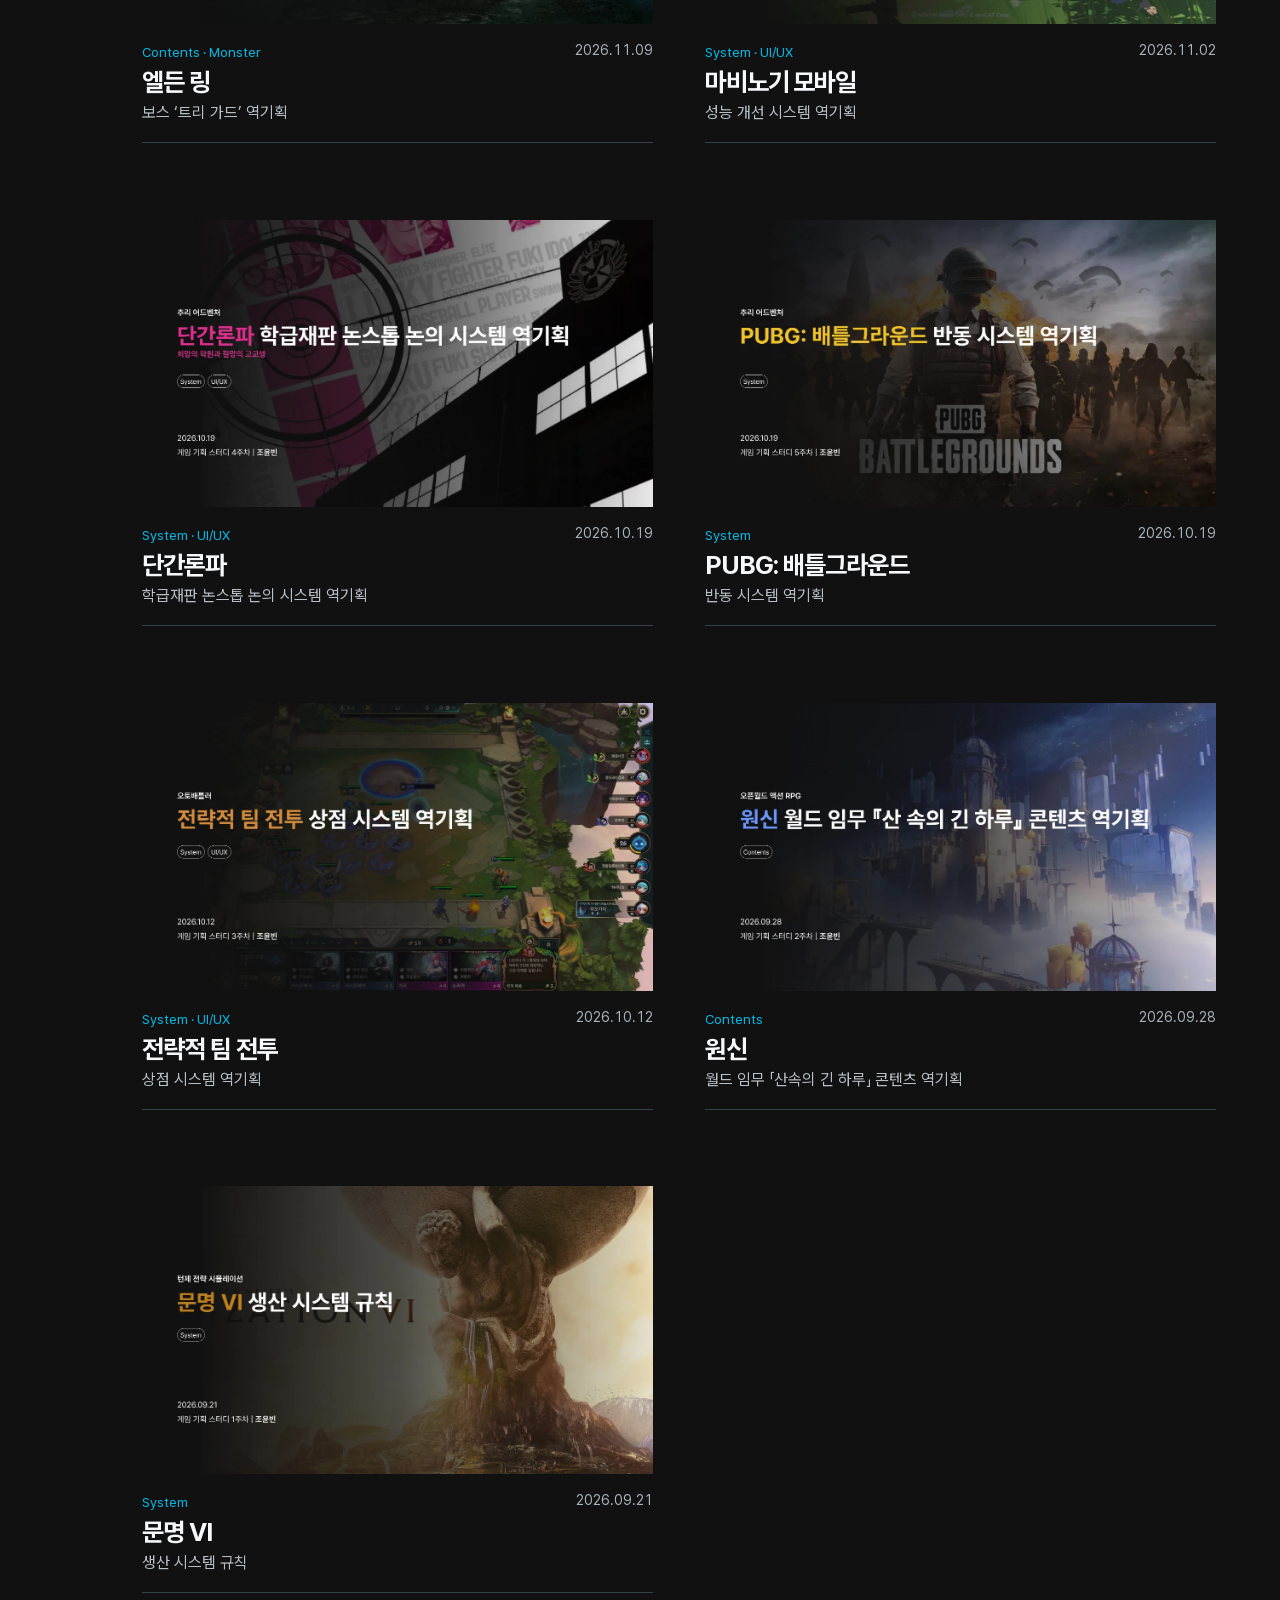
==== commit ae3c0c59: "Rename AI Game Maker portfolio page" ====
--- a/index.html
+++ b/index.html
@@ -1,6 +1,6 @@
 <!doctype html>
 <html lang="ko"><head><meta charset="utf-8"><meta name="viewport" content="width=device-width,initial-scale=1">
-<title>조윤빈 · 게임 기획 포트폴리오</title><link rel="stylesheet" href="./style.css">
+<title>조윤빈 AI Game Maker 지원 포트폴리오</title><link rel="stylesheet" href="./style.css">
 <script defer src="./projects.js"></script><script defer src="./main.js"></script></head>
 <body><nav class="rail" aria-label="주요 메뉴"><a href="#about">About</a><a href="#works">Works</a><a href="#analysis">Analysis</a></nav>
 <main><div class="opening"><section id="intro" aria-label="소개"><div class="diagram" aria-hidden="true"><div class="orbit top"></div><div class="orbit left"></div><div class="orbit right"></div></div>
